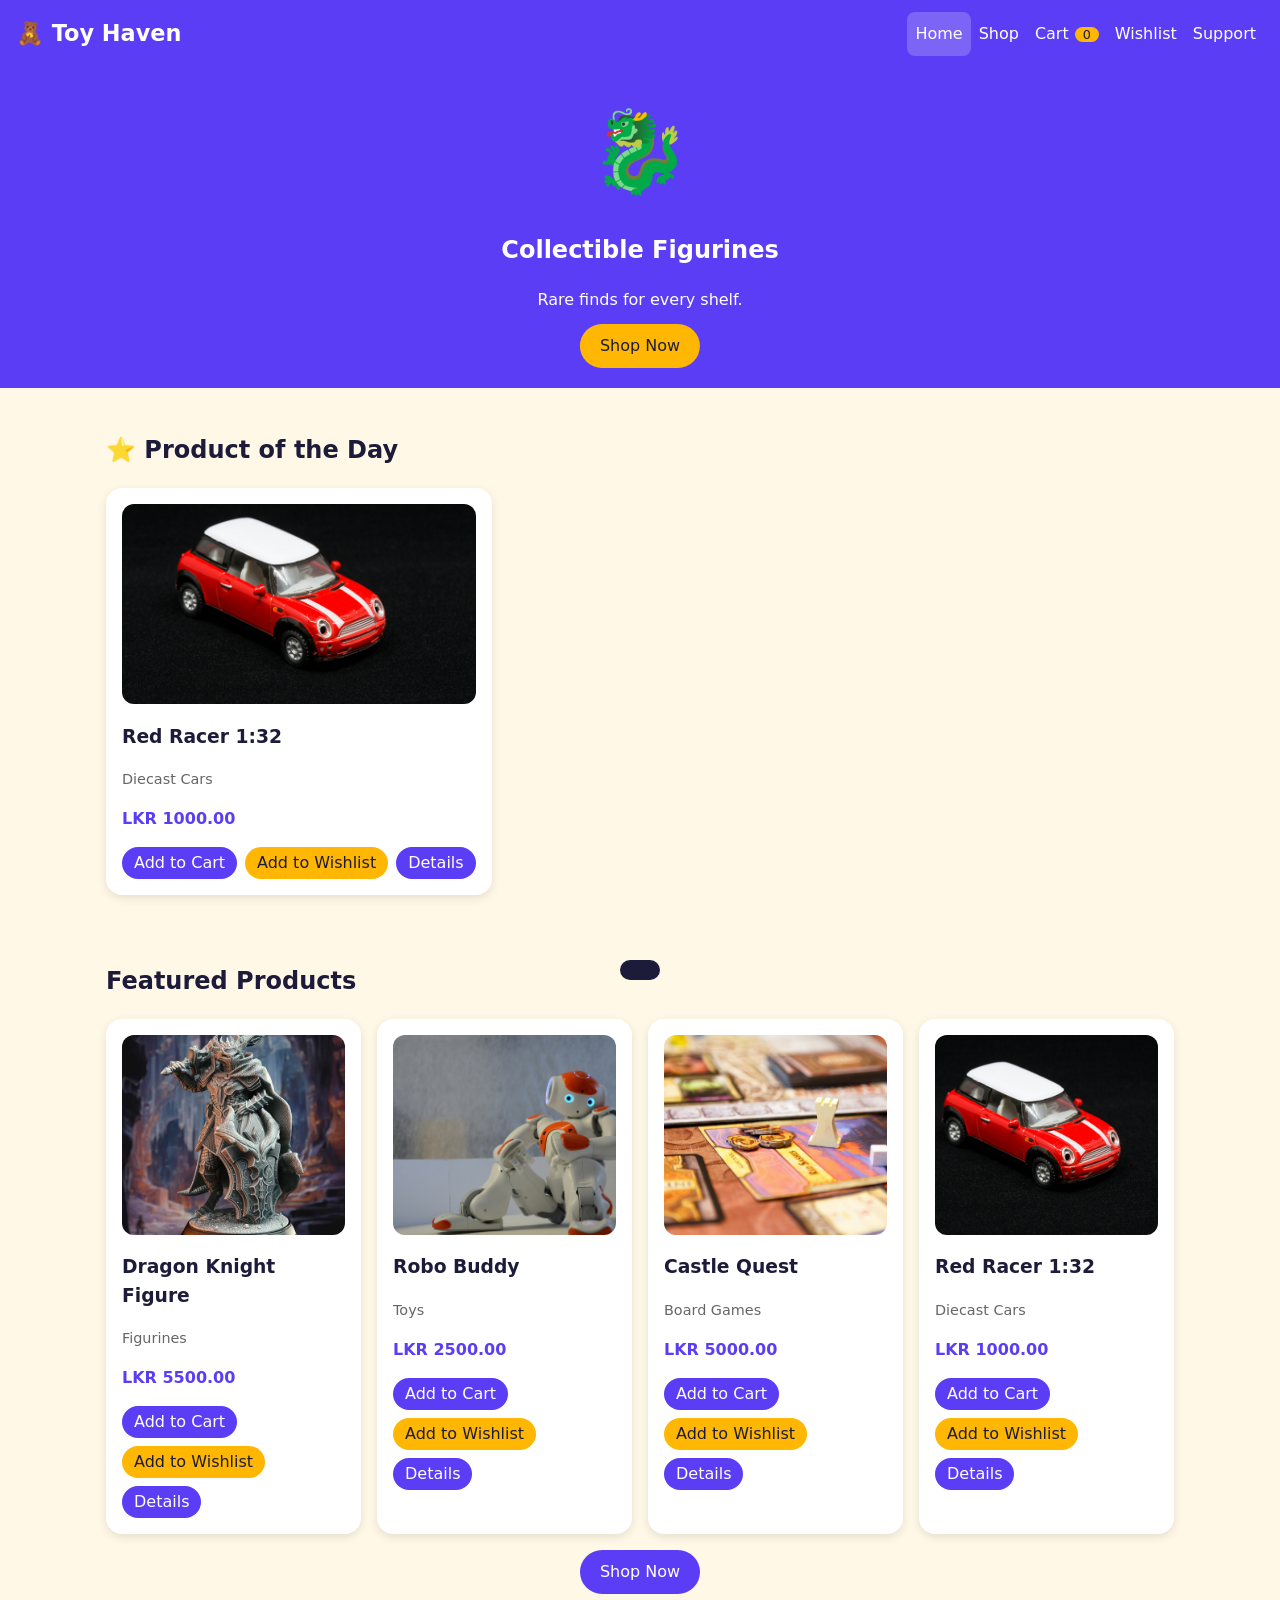
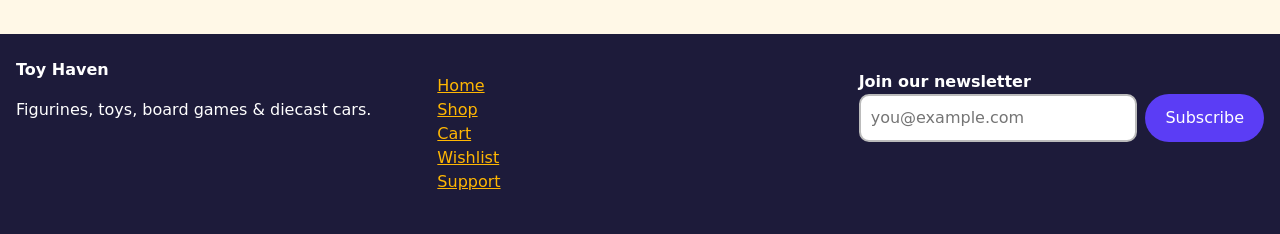
==== index.html @ 47172388 "Initial commit" ====
<!DOCTYPE html>
<html lang="en">
<head>
    <meta charset="utf-8">
    <meta name="viewport" content="width=device-width, initial-scale=1">
    <title>Home | Toy Haven</title>
    
    <!-- SEO and Mobile Theme Color Configurations -->
    <meta name="description" content="Toy Haven - collectible figurines, toys, board games and diecast cars.">
    <meta name="theme-color" content="#5b3df5">
    
    <!-- PWA & Icon Assets Linking -->
    <link rel="manifest" href="manifest.json">
    <link rel="icon" href="img/favicon.svg" type="image/svg+xml">
    <link rel="apple-touch-icon" href="img/icon-192.png">
    
    <!-- Main Application Stylesheet Link -->
    <link rel="stylesheet" href="css/style.css">
</head>
<body data-page="index">

    <!-- Keyboard Focus Target Skip Link  -->
    <a class="skip" href="#main">Skip to content</a>

    <!-- ==========================================================================
       SITE HEADER NAVIGATION 
       ========================================================================== */ -->
    <header class="site-header">
        <a class="logo" href="index.html">🧸 Toy Haven</a>

        <!-- Mobile Navigation Menu Hamburger Component -->
        <button class="burger" aria-label="Toggle menu" aria-expanded="false" aria-controls="menu">
            <span></span>
            <span></span>
            <span></span>
        </button>

        <nav aria-label="Main">
            <ul id="menu">
                <li><a href="index.html" aria-current="page">Home</a></li>
                <li><a href="products.html">Shop</a></li>
                <li><a href="cart.html">Cart<span id="count" class="badge">0</span></a></li>
                <li><a href="wishlist.html">Wishlist</a></li>
                <li><a href="feedback.html">Support</a></li>
            </ul>
        </nav>
    </header>

    <!-- ==========================================================================
       MAIN HOMEPAGE VIEW AREA
       ========================================================================== */ -->
    <main id="main">
        
        <!-- 1. Hero Rotator Promotional Banner Section -->
        <section class="hero" aria-label="Promotions">
            
            <!-- Slide Instance: Figurines Category -->
            <div class="slide active" data-c="Figurines">
                <div class="big" aria-hidden="true">🐉</div>
                <h1>Collectible Figurines</h1>
                <p>Rare finds for every shelf.</p>
            </div>
            
            <!-- Slide Instance: Toys Category -->
            <div class="slide" data-c="Toys">
                <div class="big" aria-hidden="true">🤖</div>
                <h1>Toys That Spark Joy</h1>
                <p>Gifts kids will love.</p>
            </div>
            
            <!-- Slide Instance: Board Games Category -->
            <div class="slide" data-c="Board Games">
                <div class="big" aria-hidden="true">🏰</div>
                <h1>Board Game Nights</h1>
                <p>Bring everyone together.</p>
            </div>
            
            <!-- Slide Instance: Diecast Cars Category -->
            <div class="slide" data-c="Diecast Cars">
                <div class="big" aria-hidden="true">🏎️</div>
                <h1>Diecast Cars</h1>
                <p>Find the perfect scale model replica for your collection.</p>
            </div>
            
            <!-- Call to Action (CTA) Button -->
            <a class="btn accent" href="products.html">Shop Now</a>
        </section>

        <!-- 2. Product of the Day  -->
        <section class="wrap reveal">
            <h2>⭐ Product of the Day</h2>
            <!-- Dynamic Injection Slot: JavaScript App Engine Draws the Random Deal Object In Here -->
            <div id="potd" class="potd"></div>
        </section>

        <!-- 3. Featured Products General Roster Section -->
        <section class="wrap reveal">
            <h2>Featured Products</h2>
            <div id="featured" class="grid"></div>
            
            <p class="center">
                <a class="btn" href="products.html">Shop Now</a>
            </p>
        </section>
        
    </main>

    <!-- ==========================================================================
       GLOBAL SITE FOOTER 
       ========================================================================== */ -->
    <footer class="site-footer">
        <div>
            <strong>Toy Haven</strong>
            <p>Figurines, toys, board games &amp; diecast cars.</p>
        </div>
        
        <nav aria-label="Footer">
            <ul>
                <li><a href="index.html">Home</a></li>
                <li><a href="products.html">Shop</a></li>
                <li><a href="cart.html">Cart</a></li>
                <li><a href="wishlist.html">Wishlist</a></li>
                <li><a href="feedback.html">Support</a></li>
            </ul>
        </nav>

        <form id="newsletter" novalidate>
            <label for="nl-email">Join our newsletter</label>
            <div class="row">
                <input id="nl-email" name="email" type="email" placeholder="you@example.com">
                <button class="btn" type="submit">Subscribe</button>
            </div>
            <span class="err" id="e-email" role="alert"></span>
        </form>
    </footer>

    <div id="toast" role="status" aria-live="polite"></div>

    <script src="js/app.js"></script>
</body>
</html>
---- css/style.css ----
/* ==========================================================================
   GLOBAL CONFIGURATIONS & DESIGN TOKENS
   ========================================================================== */

/* Toy Haven styles - mobile-first. Palette tokens live in :root. */
:root {
    --brand: #5b3df5;  /* Vibrant Violet */
    --accent: #ffb703; /* Bright Toy Yellow */
    --ink: #1d1b3a;    /* Deep Ink Body Text */
    --bg: #fff8e7;     /* Warm Cream Background */
    --card: #fff;      /* Pure White Card Base */
    --ok: #1a7f37;     /* Safe Success Green */
    --bad: #c62828;    /* Warning/Error Red */
}

* {
    box-sizing: border-box;
}

html {
    scroll-behavior: smooth;
}

body {
    margin: 0;
    font-family: "Fredoka", system-ui, sans-serif;
    background: var(--bg);
    color: var(--ink);
    line-height: 1.5;
}

/* ==========================================================================
   ACCESSIBILITY & UTILITIES (WAVE Audit Safeguards)
   ========================================================================== */

/* Skip Link for Keyboard Navigation */
.skip {
    position: absolute;
    left: -999px;
}

.skip:focus {
    left: 8px;
    top: 8px;
    background: #fff;
    padding: 8px;
    z-index: 99;
}

/* Screen Reader Only Utility */
.sr {
    position: absolute;
    left: -999px;
}

a {
    color: var(--brand);
}

/* ==========================================================================
   NAVIGATION HEADER & HAMBURGER SYSTEM
   ========================================================================== */

.site-header {
    display: flex;
    justify-content: space-between;
    align-items: center;
    flex-wrap: wrap;
    padding: 12px 16px;
    background: var(--brand);
    position: sticky;
    top: 0;
    z-index: 10;
}

.logo {
    color: #fff;
    font-size: 1.4rem;
    font-weight: 700;
    text-decoration: none;
}

/* Animated Hamburger Trigger */
.burger {
    background: none;
    border: 0;
    cursor: pointer;
    padding: 8px;
}

.burger span {
    display: block;
    width: 26px;
    height: 3px;
    background: #fff;
    margin: 5px 0;
    transition: .3s;
}

/* Transform Bars to 'X' When Open */
.burger.open span:nth-child(1) {
    transform: translateY(8px) rotate(45deg);
}

.burger.open span:nth-child(2) {
    opacity: 0;
}

.burger.open span:nth-child(3) {
    transform: translateY(-8px) rotate(-45deg);
}

.site-header nav {
    width: 100%;
}

#menu {
    list-style: none;
    margin: 0;
    padding: 0;
    display: none;
    flex-direction: column;
}

#menu.show {
    display: flex;
}

#menu a {
    display: block;
    color: #fff;
    padding: 10px 8px;
    text-decoration: none;
    border-radius: 8px;
    transition: background .2s;
}

#menu a:hover,
#menu a[aria-current] {
    background: rgba(255, 255, 255, .2);
}

/* Cart & Wishlist Counter Badges */
.badge {
    background: var(--accent);
    color: var(--ink);
    border-radius: 20px;
    padding: 0 8px;
    margin-left: 6px;
    font-size: .8rem;
}

/* ==========================================================================
   LAYOUT STRUCTURE CONTROLLERS
   ========================================================================== */

.wrap {
    max-width: 1100px;
    margin: auto;
    padding: 24px 16px;
}

.center {
    text-align: center;
}

.grid {
    display: grid;
    grid-template-columns: 1fr;
    gap: 16px;
}

.two {
    display: grid;
    gap: 24px;
}

/* ==========================================================================
   INTERACTIVE REUSABLE BUTTON COMPONENT
   ========================================================================== */

.btn {
    background: var(--brand);
    color: #fff;
    border: 0;
    border-radius: 24px;
    padding: 10px 20px;
    font: inherit;
    cursor: pointer;
    text-decoration: none;
    display: inline-block;
    transition: transform .2s, box-shadow .2s;
}

.btn:hover {
    transform: translateY(-2px) scale(1.04);
    box-shadow: 0 6px 14px rgba(0, 0, 0, .25);
}

.btn:active {
    transform: scale(.95);
}

.btn.accent {
    background: var(--accent);
    color: var(--ink);
}

.btn.small {
    padding: 4px 12px;
}

/* ==========================================================================
   HOME VIEW HERO ROTATOR SLIDER & ANIMATIONS
   ========================================================================== */

.hero {
    position: relative;
    min-height: 320px;
    color: #fff;
    background: var(--brand);
    text-align: center;
    padding: 24px 16px;
}

.slide {
    position: absolute;
    inset: 0;
    padding-top: 24px;
    opacity: 0;
    transition: opacity .8s;
}

.slide.active {
    opacity: 1;
}

/* Floating Bob Animation for Hero Characters */
.big {
    font-size: 5rem;
    animation: bob 2s ease-in-out infinite;
}

.hero .btn {
    position: absolute;
    bottom: 20px;
    left: 50%;
    transform: translateX(-50%);
}

.hero .btn:hover {
    transform: translateX(-50%) scale(1.05);
}

@keyframes bob {
    50% {
        transform: translateY(-12px);
    }
}

/* ==========================================================================
   E-COMMERCE PRODUCT CARD LAYOUT CONTROLS
   ========================================================================== */

.card {
    background: var(--card);
    border-radius: 16px;
    padding: 16px;
    box-shadow: 0 3px 10px rgba(0, 0, 0, .1);
    transition: transform .25s, box-shadow .25s;
}

.card:hover {
    transform: translateY(-6px);
    box-shadow: 0 10px 20px rgba(0, 0, 0, .18);
}

.thumb {
    font-size: 3.5rem;
    text-align: center;
    border-radius: 12px;
    padding: 16px;
    background: #e8e4ff;
}

/* Category-specific Pastel Shading Shields */
.thumb.Toys { background: #ffe5e5; }
.thumb.Board-Games { background: #e2f6e9; }
.thumb.Diecast-Cars { background: #fff0c9; }

.cat {
    color: #666;
    font-size: .9rem;
    margin: 4px 0;
}

.price {
    font-weight: 700;
    color: var(--brand);
}

.actions {
    display: flex;
    gap: 8px;
    flex-wrap: wrap;
}

.potd {
    display: flex;
    gap: 16px;
    align-items: center;
    max-width: 520px;
}

/* ==========================================================================
   INPUT COMPONENTS & SECURE FORM SYSTEMS
   ========================================================================== */

.tools {
    display: flex;
    flex-direction: column;
    gap: 12px;
    margin-bottom: 12px;
}

#filters {
    display: flex;
    gap: 8px;
    flex-wrap: wrap;
}

/* Category Filter Chips */
.chip {
    border: 2px solid var(--brand);
    background: #fff;
    color: var(--brand);
    border-radius: 20px;
    padding: 6px 14px;
    font: inherit;
    cursor: pointer;
}

.chip.on {
    background: var(--brand);
    color: #fff;
}

input,
select,
textarea {
    width: 100%;
    padding: 10px;
    border: 2px solid #bbb;
    border-radius: 10px;
    font: inherit;
}

/* High-Contrast Focus Ring Safeguard */
input:focus,
select:focus,
textarea:focus,
button:focus-visible,
a:focus-visible {
    outline: 3px solid var(--accent);
    outline-offset: 2px;
}

/* Form Validation Tracking Border Indicators */
input[aria-invalid=true],
textarea[aria-invalid=true] {
    border-color: var(--bad);
}

label {
    display: block;
    margin-top: 12px;
    font-weight: 600;
}

.err {
    color: var(--bad);
    font-size: .9rem;
    display: block;
    min-height: 1.2em;
}

.ok {
    color: var(--ok);
    font-weight: 700;
}

/* Data Listing Layout Matrix Tables */
table {
    width: 100%;
    border-collapse: collapse;
    background: #fff;
}

th,
td {
    padding: 8px;
    text-align: left;
    border-bottom: 1px solid #ddd;
}

/* Cart Quantity Modification Controls */
.qty button {
    width: 30px;
    height: 30px;
    border-radius: 50%;
    border: 0;
    background: var(--accent);
    cursor: pointer;
}

/* Modal Dialog Popups */
dialog {
    border: 0;
    border-radius: 16px;
    max-width: 380px;
    padding: 20px;
}

dialog::backdrop {
    background: rgba(0, 0, 0, .5);
}

/* ==========================================================================
   SUPPORT VIEW FAQ ACCORDION ENGINE
   ========================================================================== */

.faq h3 {
    margin: 8px 0 0;
}

.faq button {
    width: 100%;
    text-align: left;
    padding: 12px;
    border: 0;
    background: #fff;
    border-radius: 10px;
    font: inherit;
    font-weight: 600;
    cursor: pointer;
}

.panel {
    padding: 10px 12px;
    background: #fff;
    border-radius: 0 0 10px 10px;
}

/* ==========================================================================
   CHECKOUT OVERLAY SUCCESS MODAL SYSTEM
   ========================================================================== */

.success {
    position: fixed;
    inset: 0;
    background: rgba(255, 255, 255, .96);
    display: flex;
    flex-direction: column;
    align-items: center;
    justify-content: center;
    text-align: center;
    z-index: 20;
}

.success[hidden] {
    display: none;
}

.tick {
    width: 90px;
    height: 90px;
    border-radius: 50%;
    background: var(--ok);
    color: #fff;
    font-size: 3rem;
    line-height: 90px;
    animation: pop .6s cubic-bezier(.3, 1.6, .5, 1);
}

@keyframes pop {
    from { transform: scale(0); }
    to { transform: scale(1); }
}

/* ==========================================================================
   GLOBAL FOOTER, SYSTEM TOASTS & LOOK-AHEAD EFFECTS
   ========================================================================== */

.site-footer {
    background: var(--ink);
    color: #fff;
    padding: 24px 16px;
    display: grid;
    gap: 16px;
}

.site-footer a {
    color: var(--accent);
}

.site-footer ul {
    list-style: none;
    padding: 0;
}

.site-footer .row {
    display: flex;
    gap: 8px;
}

#toast {
    position: fixed;
    bottom: 20px;
    left: 50%;
    transform: translate(-50%, 100px);
    background: var(--ink);
    color: #fff;
    padding: 10px 20px;
    border-radius: 24px;
    transition: transform .3s;
    z-index: 30;
}

#toast.show {
    transform: translate(-50%, 0);
}

/* Scroll-based Reveal Elements */
.reveal {
    opacity: 0;
    transform: translateY(30px);
    transition: .7s;
}

.reveal.seen {
    opacity: 1;
    transform: none;
}

/* ==========================================================================
   RESPONSIVE LAYOUT RESPONSIVENESS (FLUID MEDIA QUERIES)
   ========================================================================== */

/* Tablet & Standard Phablet Framework Boundaries */
@media (min-width: 600px) {
    .grid {
        grid-template-columns: repeat(2, 1fr);
    }
    .tools {
        flex-direction: row;
        align-items: center;
    }
}

/* Desktop Monitor Viewport Breakpoints */
@media (min-width: 900px) {
    .burger {
        display: none;
    }
    .site-header nav {
        width: auto;
    }
    #menu,
    #menu.show {
        display: flex;
        flex-direction: row;
    }
    .grid {
        grid-template-columns: repeat(4, 1fr);
    }
    .two {
        grid-template-columns: 2fr 1fr;
    }
    .site-footer {
        grid-template-columns: repeat(3, 1fr);
    }
}

/* ==========================================================================
   PREFERS REDUCED MOTION SAFEGUARD (Accessibility Metric Requirement)
   ========================================================================== */

@media (prefers-reduced-motion: reduce) {
    * {
        animation: none !important;
        transition: none !important;
    }
}
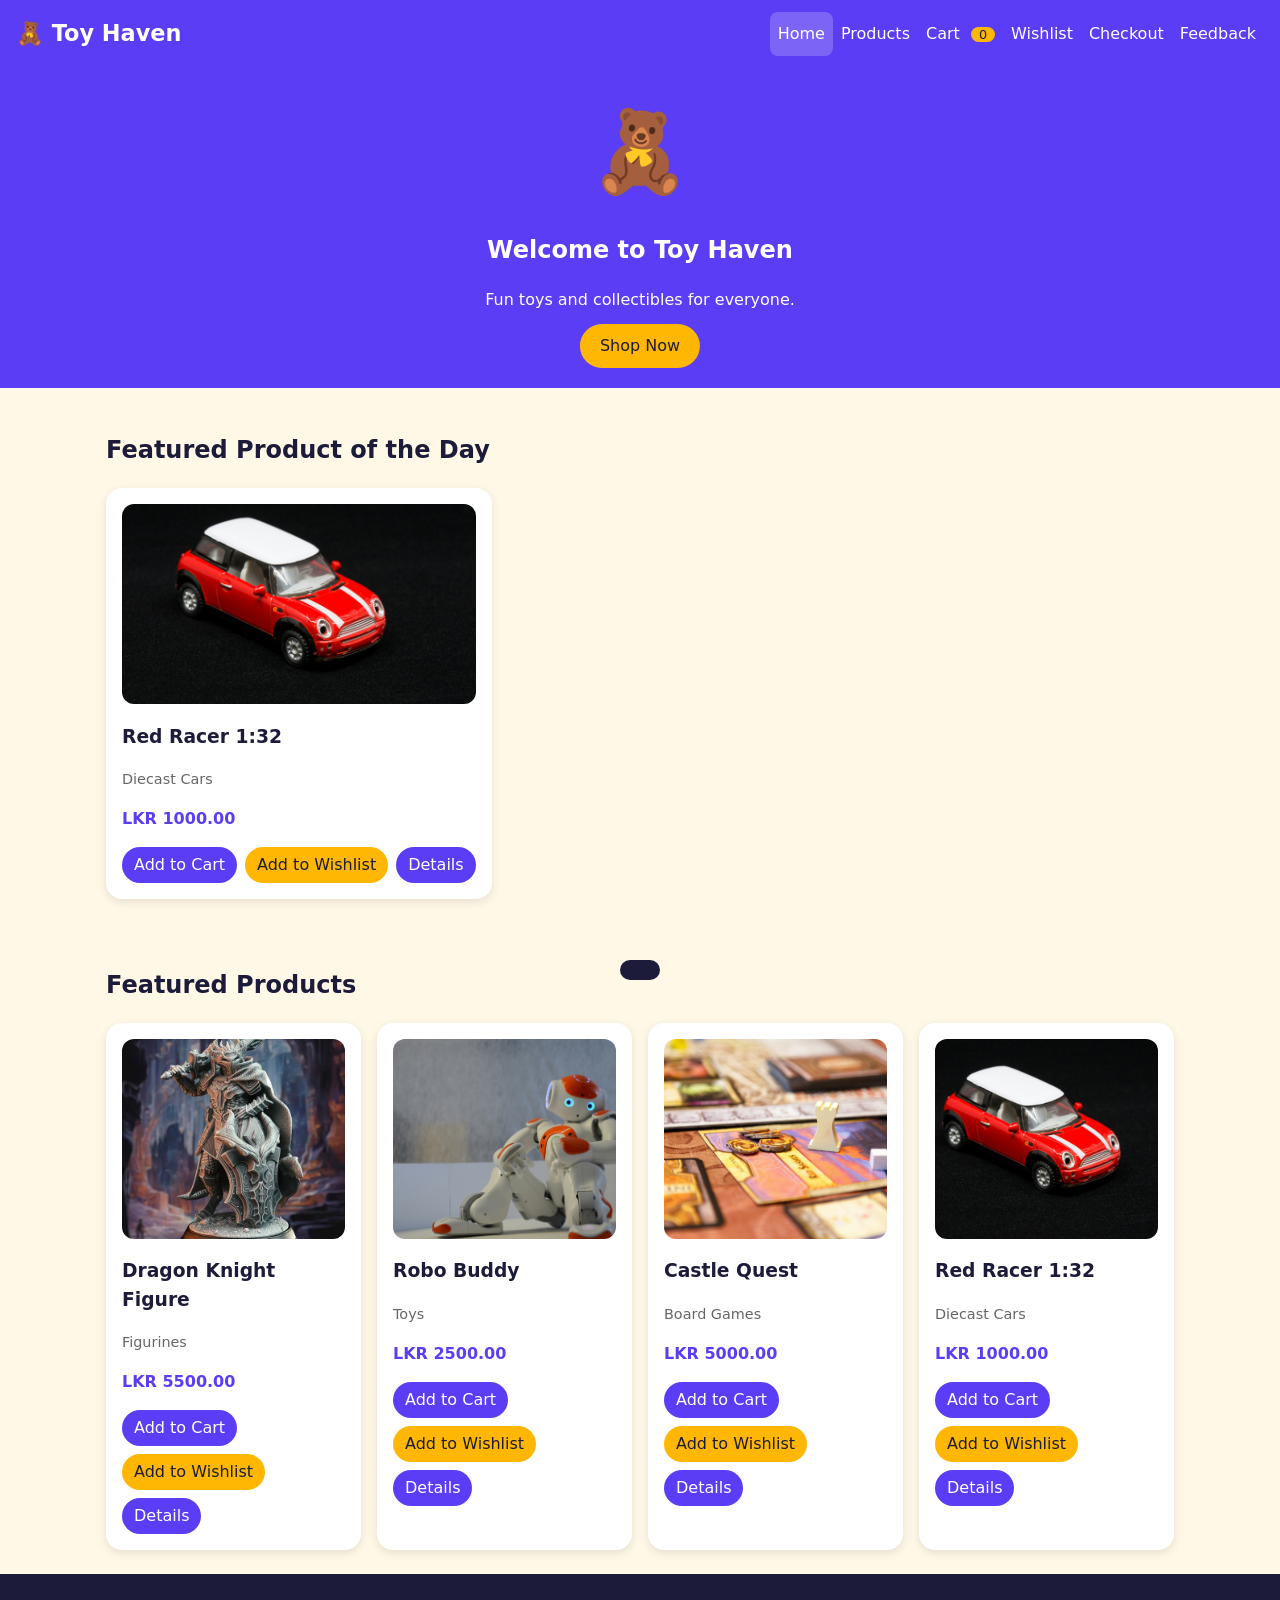
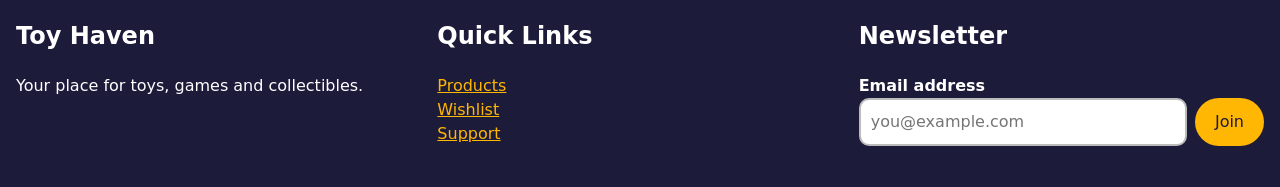
==== commit 93afbf69: "commit_new" ====
--- a/index.html
+++ b/index.html
@@ -1,141 +1,233 @@
 <!DOCTYPE html>
 <html lang="en">
+
 <head>
-    <meta charset="utf-8">
-    <meta name="viewport" content="width=device-width, initial-scale=1">
-    <title>Home | Toy Haven</title>
-    
-    <!-- SEO and Mobile Theme Color Configurations -->
-    <meta name="description" content="Toy Haven - collectible figurines, toys, board games and diecast cars.">
-    <meta name="theme-color" content="#5b3df5">
-    
-    <!-- PWA & Icon Assets Linking -->
+    <meta charset="UTF-8">
+    <meta name="viewport" content="width=device-width, initial-scale=1.0">
+
+    <title>Toy Haven | Home</title>
+
+    <meta
+        name="description"
+        content="Toy Haven online toy store."
+    >
+
+    <meta
+        name="theme-color"
+        content="#5b3df5"
+    >
+
+    <link rel="icon" href="img/favicon.svg">
+    <link rel="apple-touch-icon" href="img/icon-192.png">
     <link rel="manifest" href="manifest.json">
-    <link rel="icon" href="img/favicon.svg" type="image/svg+xml">
-    <link rel="apple-touch-icon" href="img/icon-192.png">
-    
-    <!-- Main Application Stylesheet Link -->
+
     <link rel="stylesheet" href="css/style.css">
 </head>
+
 <body data-page="index">
 
-    <!-- Keyboard Focus Target Skip Link  -->
-    <a class="skip" href="#main">Skip to content</a>
-
-    <!-- ==========================================================================
-       SITE HEADER NAVIGATION 
-       ========================================================================== */ -->
+    <a class="skip" href="#main">
+        Skip to main content
+    </a>
+
     <header class="site-header">
-        <a class="logo" href="index.html">🧸 Toy Haven</a>
-
-        <!-- Mobile Navigation Menu Hamburger Component -->
-        <button class="burger" aria-label="Toggle menu" aria-expanded="false" aria-controls="menu">
+
+        <a class="logo" href="index.html">
+            🧸 Toy Haven
+        </a>
+
+        <button
+            class="burger"
+            type="button"
+            aria-label="Open menu"
+            aria-expanded="false"
+        >
             <span></span>
             <span></span>
             <span></span>
         </button>
 
-        <nav aria-label="Main">
+        <nav>
             <ul id="menu">
-                <li><a href="index.html" aria-current="page">Home</a></li>
-                <li><a href="products.html">Shop</a></li>
-                <li><a href="cart.html">Cart<span id="count" class="badge">0</span></a></li>
-                <li><a href="wishlist.html">Wishlist</a></li>
-                <li><a href="feedback.html">Support</a></li>
+
+                <li>
+                    <a href="index.html" aria-current="page">
+                        Home
+                    </a>
+                </li>
+
+                <li>
+                    <a href="products.html">
+                        Products
+                    </a>
+                </li>
+
+                <li>
+                    <a href="cart.html">
+                        Cart
+                        <span class="badge" id="count">0</span>
+                    </a>
+                </li>
+
+                <li>
+                    <a href="wishlist.html">
+                        Wishlist
+                    </a>
+                </li>
+
+                <li>
+                    <a href="checkout.html">
+                        Checkout
+                    </a>
+                </li>
+
+                <li>
+                    <a href="feedback.html">
+                        Feedback
+                    </a>
+                </li>
+
             </ul>
         </nav>
     </header>
 
-    <!-- ==========================================================================
-       MAIN HOMEPAGE VIEW AREA
-       ========================================================================== */ -->
     <main id="main">
-        
-        <!-- 1. Hero Rotator Promotional Banner Section -->
-        <section class="hero" aria-label="Promotions">
-            
-            <!-- Slide Instance: Figurines Category -->
-            <div class="slide active" data-c="Figurines">
-                <div class="big" aria-hidden="true">🐉</div>
-                <h1>Collectible Figurines</h1>
-                <p>Rare finds for every shelf.</p>
+
+        <section class="hero">
+
+            <div class="slide active">
+                <div class="big">🧸</div>
+
+                <h1>
+                    Welcome to Toy Haven
+                </h1>
+
+                <p>
+                    Fun toys and collectibles for everyone.
+                </p>
+
+                <a class="btn accent" href="products.html">
+                    Shop Now
+                </a>
             </div>
-            
-            <!-- Slide Instance: Toys Category -->
-            <div class="slide" data-c="Toys">
-                <div class="big" aria-hidden="true">🤖</div>
-                <h1>Toys That Spark Joy</h1>
-                <p>Gifts kids will love.</p>
+
+            <div class="slide">
+                <div class="big">🚗</div>
+
+                <h2>
+                    Discover Collectibles
+                </h2>
+
+                <p>
+                    Find figures, cars and more.
+                </p>
+
+                <a class="btn accent" href="products.html">
+                    View Products
+                </a>
             </div>
-            
-            <!-- Slide Instance: Board Games Category -->
-            <div class="slide" data-c="Board Games">
-                <div class="big" aria-hidden="true">🏰</div>
-                <h1>Board Game Nights</h1>
-                <p>Bring everyone together.</p>
+
+            <div class="slide">
+                <div class="big">🎲</div>
+
+                <h2>
+                    Game Time!
+                </h2>
+
+                <p>
+                    Explore fun board games for family and friends.
+                </p>
+
+                <a class="btn accent" href="products.html">
+                    Explore Games
+                </a>
             </div>
-            
-            <!-- Slide Instance: Diecast Cars Category -->
-            <div class="slide" data-c="Diecast Cars">
-                <div class="big" aria-hidden="true">🏎️</div>
-                <h1>Diecast Cars</h1>
-                <p>Find the perfect scale model replica for your collection.</p>
-            </div>
-            
-            <!-- Call to Action (CTA) Button -->
-            <a class="btn accent" href="products.html">Shop Now</a>
+
         </section>
 
-        <!-- 2. Product of the Day  -->
         <section class="wrap reveal">
-            <h2>⭐ Product of the Day</h2>
-            <!-- Dynamic Injection Slot: JavaScript App Engine Draws the Random Deal Object In Here -->
+
+            <h2>
+                Featured Product of the Day
+            </h2>
+
             <div id="potd" class="potd"></div>
+
         </section>
 
-        <!-- 3. Featured Products General Roster Section -->
         <section class="wrap reveal">
-            <h2>Featured Products</h2>
+
+            <h2>
+                Featured Products
+            </h2>
+
             <div id="featured" class="grid"></div>
-            
-            <p class="center">
-                <a class="btn" href="products.html">Shop Now</a>
+
+        </section>
+
+    </main>
+
+    <footer class="site-footer">
+
+        <div>
+            <h2>Toy Haven</h2>
+
+            <p>
+                Your place for toys, games and collectibles.
             </p>
-        </section>
-        
-    </main>
-
-    <!-- ==========================================================================
-       GLOBAL SITE FOOTER 
-       ========================================================================== */ -->
-    <footer class="site-footer">
+        </div>
+
         <div>
-            <strong>Toy Haven</strong>
-            <p>Figurines, toys, board games &amp; diecast cars.</p>
+            <h2>Quick Links</h2>
+
+            <ul>
+                <li>
+                    <a href="products.html">Products</a>
+                </li>
+
+                <li>
+                    <a href="wishlist.html">Wishlist</a>
+                </li>
+
+                <li>
+                    <a href="feedback.html">Support</a>
+                </li>
+            </ul>
         </div>
-        
-        <nav aria-label="Footer">
-            <ul>
-                <li><a href="index.html">Home</a></li>
-                <li><a href="products.html">Shop</a></li>
-                <li><a href="cart.html">Cart</a></li>
-                <li><a href="wishlist.html">Wishlist</a></li>
-                <li><a href="feedback.html">Support</a></li>
-            </ul>
-        </nav>
-
-        <form id="newsletter" novalidate>
-            <label for="nl-email">Join our newsletter</label>
-            <div class="row">
-                <input id="nl-email" name="email" type="email" placeholder="you@example.com">
-                <button class="btn" type="submit">Subscribe</button>
-            </div>
-            <span class="err" id="e-email" role="alert"></span>
-        </form>
+
+        <div>
+            <h2>Newsletter</h2>
+
+            <form id="newsletter">
+
+                <label for="nl-email">
+                    Email address
+                </label>
+
+                <div class="row">
+                    <input
+                        id="nl-email"
+                        name="email"
+                        type="email"
+                        placeholder="you@example.com"
+                        required
+                    >
+
+                    <button class="btn accent" type="submit">
+                        Join
+                    </button>
+                </div>
+
+                <span id="e-email" class="err"></span>
+
+            </form>
+        </div>
+
     </footer>
 
-    <div id="toast" role="status" aria-live="polite"></div>
+    <div id="toast" role="status"></div>
 
     <script src="js/app.js"></script>
 </body>
+
 </html>
--- a/css/style.css
+++ b/css/style.css
@@ -1,16 +1,11 @@
-/* ==========================================================================
-   GLOBAL CONFIGURATIONS & DESIGN TOKENS
-   ========================================================================== */
-
-/* Toy Haven styles - mobile-first. Palette tokens live in :root. */
 :root {
-    --brand: #5b3df5;  /* Vibrant Violet */
-    --accent: #ffb703; /* Bright Toy Yellow */
-    --ink: #1d1b3a;    /* Deep Ink Body Text */
-    --bg: #fff8e7;     /* Warm Cream Background */
-    --card: #fff;      /* Pure White Card Base */
-    --ok: #1a7f37;     /* Safe Success Green */
-    --bad: #c62828;    /* Warning/Error Red */
+    --brand: #5b3df5;
+    --accent: #ffb703;
+    --ink: #1d1b3a;
+    --bg: #fff8e7;
+    --card: #ffffff;
+    --ok: #1a7f37;
+    --bad: #c62828;
 }
 
 * {
@@ -23,43 +18,35 @@
 
 body {
     margin: 0;
-    font-family: "Fredoka", system-ui, sans-serif;
+    font-family: system-ui, Arial, sans-serif;
     background: var(--bg);
     color: var(--ink);
     line-height: 1.5;
 }
 
-/* ==========================================================================
-   ACCESSIBILITY & UTILITIES (WAVE Audit Safeguards)
-   ========================================================================== */
-
-/* Skip Link for Keyboard Navigation */
+a {
+    color: var(--brand);
+}
+
 .skip {
     position: absolute;
     left: -999px;
+    top: 8px;
 }
 
 .skip:focus {
     left: 8px;
-    top: 8px;
     background: #fff;
     padding: 8px;
-    z-index: 99;
-}
-
-/* Screen Reader Only Utility */
+    z-index: 100;
+}
+
 .sr {
     position: absolute;
-    left: -999px;
-}
-
-a {
-    color: var(--brand);
-}
-
-/* ==========================================================================
-   NAVIGATION HEADER & HAMBURGER SYSTEM
-   ========================================================================== */
+    left: -9999px;
+}
+
+/* Header */
 
 .site-header {
     display: flex;
@@ -80,7 +67,6 @@
     text-decoration: none;
 }
 
-/* Animated Hamburger Trigger */
 .burger {
     background: none;
     border: 0;
@@ -97,7 +83,6 @@
     transition: .3s;
 }
 
-/* Transform Bars to 'X' When Open */
 .burger.open span:nth-child(1) {
     transform: translateY(8px) rotate(45deg);
 }
@@ -132,15 +117,13 @@
     padding: 10px 8px;
     text-decoration: none;
     border-radius: 8px;
-    transition: background .2s;
 }
 
 #menu a:hover,
-#menu a[aria-current] {
+#menu a[aria-current="page"] {
     background: rgba(255, 255, 255, .2);
 }
 
-/* Cart & Wishlist Counter Badges */
 .badge {
     background: var(--accent);
     color: var(--ink);
@@ -150,9 +133,7 @@
     font-size: .8rem;
 }
 
-/* ==========================================================================
-   LAYOUT STRUCTURE CONTROLLERS
-   ========================================================================== */
+/* Layout */
 
 .wrap {
     max-width: 1100px;
@@ -175,9 +156,7 @@
     gap: 24px;
 }
 
-/* ==========================================================================
-   INTERACTIVE REUSABLE BUTTON COMPONENT
-   ========================================================================== */
+/* Buttons */
 
 .btn {
     background: var(--brand);
@@ -193,12 +172,12 @@
 }
 
 .btn:hover {
-    transform: translateY(-2px) scale(1.04);
-    box-shadow: 0 6px 14px rgba(0, 0, 0, .25);
+    transform: translateY(-2px);
+    box-shadow: 0 6px 14px rgba(0, 0, 0, .2);
 }
 
 .btn:active {
-    transform: scale(.95);
+    transform: scale(.96);
 }
 
 .btn.accent {
@@ -207,12 +186,10 @@
 }
 
 .btn.small {
-    padding: 4px 12px;
-}
-
-/* ==========================================================================
-   HOME VIEW HERO ROTATOR SLIDER & ANIMATIONS
-   ========================================================================== */
+    padding: 6px 12px;
+}
+
+/* Hero */
 
 .hero {
     position: relative;
@@ -221,12 +198,13 @@
     background: var(--brand);
     text-align: center;
     padding: 24px 16px;
+    overflow: hidden;
 }
 
 .slide {
     position: absolute;
     inset: 0;
-    padding-top: 24px;
+    padding: 24px 16px;
     opacity: 0;
     transition: opacity .8s;
 }
@@ -235,7 +213,6 @@
     opacity: 1;
 }
 
-/* Floating Bob Animation for Hero Characters */
 .big {
     font-size: 5rem;
     animation: bob 2s ease-in-out infinite;
@@ -249,7 +226,7 @@
 }
 
 .hero .btn:hover {
-    transform: translateX(-50%) scale(1.05);
+    transform: translateX(-50%) translateY(-2px);
 }
 
 @keyframes bob {
@@ -258,9 +235,7 @@
     }
 }
 
-/* ==========================================================================
-   E-COMMERCE PRODUCT CARD LAYOUT CONTROLS
-   ========================================================================== */
+/* Cards */
 
 .card {
     background: var(--card);
@@ -271,22 +246,44 @@
 }
 
 .card:hover {
-    transform: translateY(-6px);
-    box-shadow: 0 10px 20px rgba(0, 0, 0, .18);
+    transform: translateY(-5px);
+    box-shadow: 0 10px 20px rgba(0, 0, 0, .15);
+}
+
+.thumb-container {
+    width: 100%;
+    height: 200px;
+    overflow: hidden;
+    border-radius: 12px;
+    margin-bottom: 12px;
+    background: #eee;
+}
+
+.product-image-asset {
+    width: 100%;
+    height: 100%;
+    object-fit: cover;
+    transition: transform .3s;
+}
+
+.card:hover .product-image-asset {
+    transform: scale(1.05);
 }
 
 .thumb {
-    font-size: 3.5rem;
-    text-align: center;
+    width: 100%;
+    height: 200px;
+    overflow: hidden;
     border-radius: 12px;
-    padding: 16px;
+    margin-bottom: 12px;
     background: #e8e4ff;
 }
 
-/* Category-specific Pastel Shading Shields */
-.thumb.Toys { background: #ffe5e5; }
-.thumb.Board-Games { background: #e2f6e9; }
-.thumb.Diecast-Cars { background: #fff0c9; }
+.thumb img {
+    width: 100%;
+    height: 100%;
+    object-fit: cover;
+}
 
 .cat {
     color: #666;
@@ -312,15 +309,13 @@
     max-width: 520px;
 }
 
-/* ==========================================================================
-   INPUT COMPONENTS & SECURE FORM SYSTEMS
-   ========================================================================== */
+/* Product filters */
 
 .tools {
     display: flex;
     flex-direction: column;
     gap: 12px;
-    margin-bottom: 12px;
+    margin-bottom: 16px;
 }
 
 #filters {
@@ -329,7 +324,6 @@
     flex-wrap: wrap;
 }
 
-/* Category Filter Chips */
 .chip {
     border: 2px solid var(--brand);
     background: #fff;
@@ -345,6 +339,8 @@
     color: #fff;
 }
 
+/* Forms */
+
 input,
 select,
 textarea {
@@ -355,7 +351,10 @@
     font: inherit;
 }
 
-/* High-Contrast Focus Ring Safeguard */
+textarea {
+    resize: vertical;
+}
+
 input:focus,
 select:focus,
 textarea:focus,
@@ -365,9 +364,8 @@
     outline-offset: 2px;
 }
 
-/* Form Validation Tracking Border Indicators */
-input[aria-invalid=true],
-textarea[aria-invalid=true] {
+input[aria-invalid="true"],
+textarea[aria-invalid="true"] {
     border-color: var(--bad);
 }
 
@@ -389,9 +387,15 @@
     font-weight: 700;
 }
 
-/* Data Listing Layout Matrix Tables */
+/* Tables */
+
+.table-wrap {
+    overflow-x: auto;
+}
+
 table {
     width: 100%;
+    min-width: 600px;
     border-collapse: collapse;
     background: #fff;
 }
@@ -403,7 +407,6 @@
     border-bottom: 1px solid #ddd;
 }
 
-/* Cart Quantity Modification Controls */
 .qty button {
     width: 30px;
     height: 30px;
@@ -413,11 +416,13 @@
     cursor: pointer;
 }
 
-/* Modal Dialog Popups */
+/* Modal */
+
 dialog {
     border: 0;
     border-radius: 16px;
-    max-width: 380px;
+    max-width: 420px;
+    width: calc(100% - 32px);
     padding: 20px;
 }
 
@@ -425,9 +430,15 @@
     background: rgba(0, 0, 0, .5);
 }
 
-/* ==========================================================================
-   SUPPORT VIEW FAQ ACCORDION ENGINE
-   ========================================================================== */
+.modal-image {
+    width: 100%;
+    max-height: 250px;
+    object-fit: cover;
+    border-radius: 12px;
+    margin-bottom: 12px;
+}
+
+/* FAQ */
 
 .faq h3 {
     margin: 8px 0 0;
@@ -451,9 +462,7 @@
     border-radius: 0 0 10px 10px;
 }
 
-/* ==========================================================================
-   CHECKOUT OVERLAY SUCCESS MODAL SYSTEM
-   ========================================================================== */
+/* Checkout success */
 
 .success {
     position: fixed;
@@ -483,13 +492,16 @@
 }
 
 @keyframes pop {
-    from { transform: scale(0); }
-    to { transform: scale(1); }
-}
-
-/* ==========================================================================
-   GLOBAL FOOTER, SYSTEM TOASTS & LOOK-AHEAD EFFECTS
-   ========================================================================== */
+    from {
+        transform: scale(0);
+    }
+
+    to {
+        transform: scale(1);
+    }
+}
+
+/* Footer */
 
 .site-footer {
     background: var(--ink);
@@ -512,6 +524,12 @@
     display: flex;
     gap: 8px;
 }
+
+.site-footer .row input {
+    flex: 1;
+}
+
+/* Toast */
 
 #toast {
     position: fixed;
@@ -524,13 +542,16 @@
     border-radius: 24px;
     transition: transform .3s;
     z-index: 30;
+    max-width: 90%;
+    text-align: center;
 }
 
 #toast.show {
     transform: translate(-50%, 0);
 }
 
-/* Scroll-based Reveal Elements */
+/* Scroll reveal */
+
 .reveal {
     opacity: 0;
     transform: translateY(30px);
@@ -542,52 +563,55 @@
     transform: none;
 }
 
-/* ==========================================================================
-   RESPONSIVE LAYOUT RESPONSIVENESS (FLUID MEDIA QUERIES)
-   ========================================================================== */
-
-/* Tablet & Standard Phablet Framework Boundaries */
+/* Tablet */
+
 @media (min-width: 600px) {
     .grid {
         grid-template-columns: repeat(2, 1fr);
     }
+
     .tools {
         flex-direction: row;
         align-items: center;
     }
 }
 
-/* Desktop Monitor Viewport Breakpoints */
+/* Desktop */
+
 @media (min-width: 900px) {
     .burger {
         display: none;
     }
+
     .site-header nav {
         width: auto;
     }
+
     #menu,
     #menu.show {
         display: flex;
         flex-direction: row;
     }
+
     .grid {
         grid-template-columns: repeat(4, 1fr);
     }
+
     .two {
         grid-template-columns: 2fr 1fr;
     }
+
     .site-footer {
         grid-template-columns: repeat(3, 1fr);
     }
 }
 
-/* ==========================================================================
-   PREFERS REDUCED MOTION SAFEGUARD (Accessibility Metric Requirement)
-   ========================================================================== */
+/* Reduced motion */
 
 @media (prefers-reduced-motion: reduce) {
     * {
         animation: none !important;
         transition: none !important;
+        scroll-behavior: auto !important;
     }
 }
